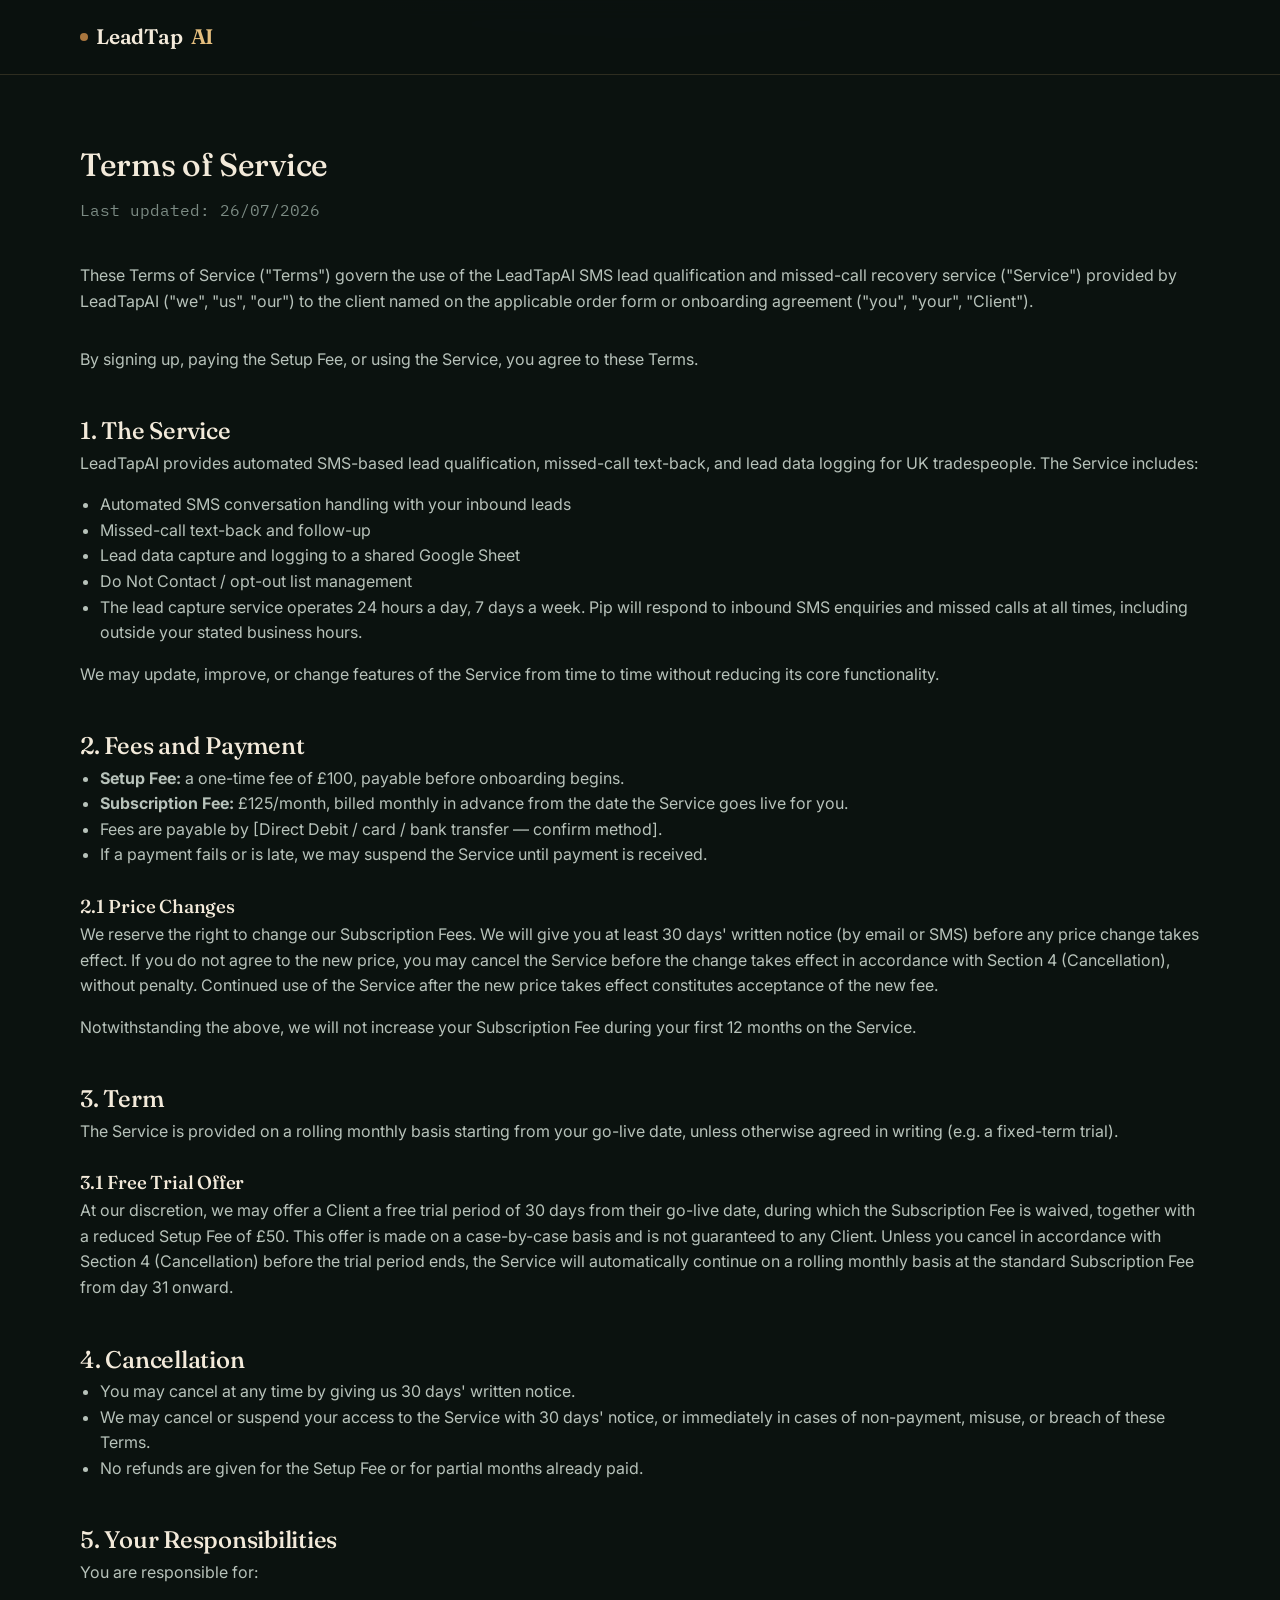
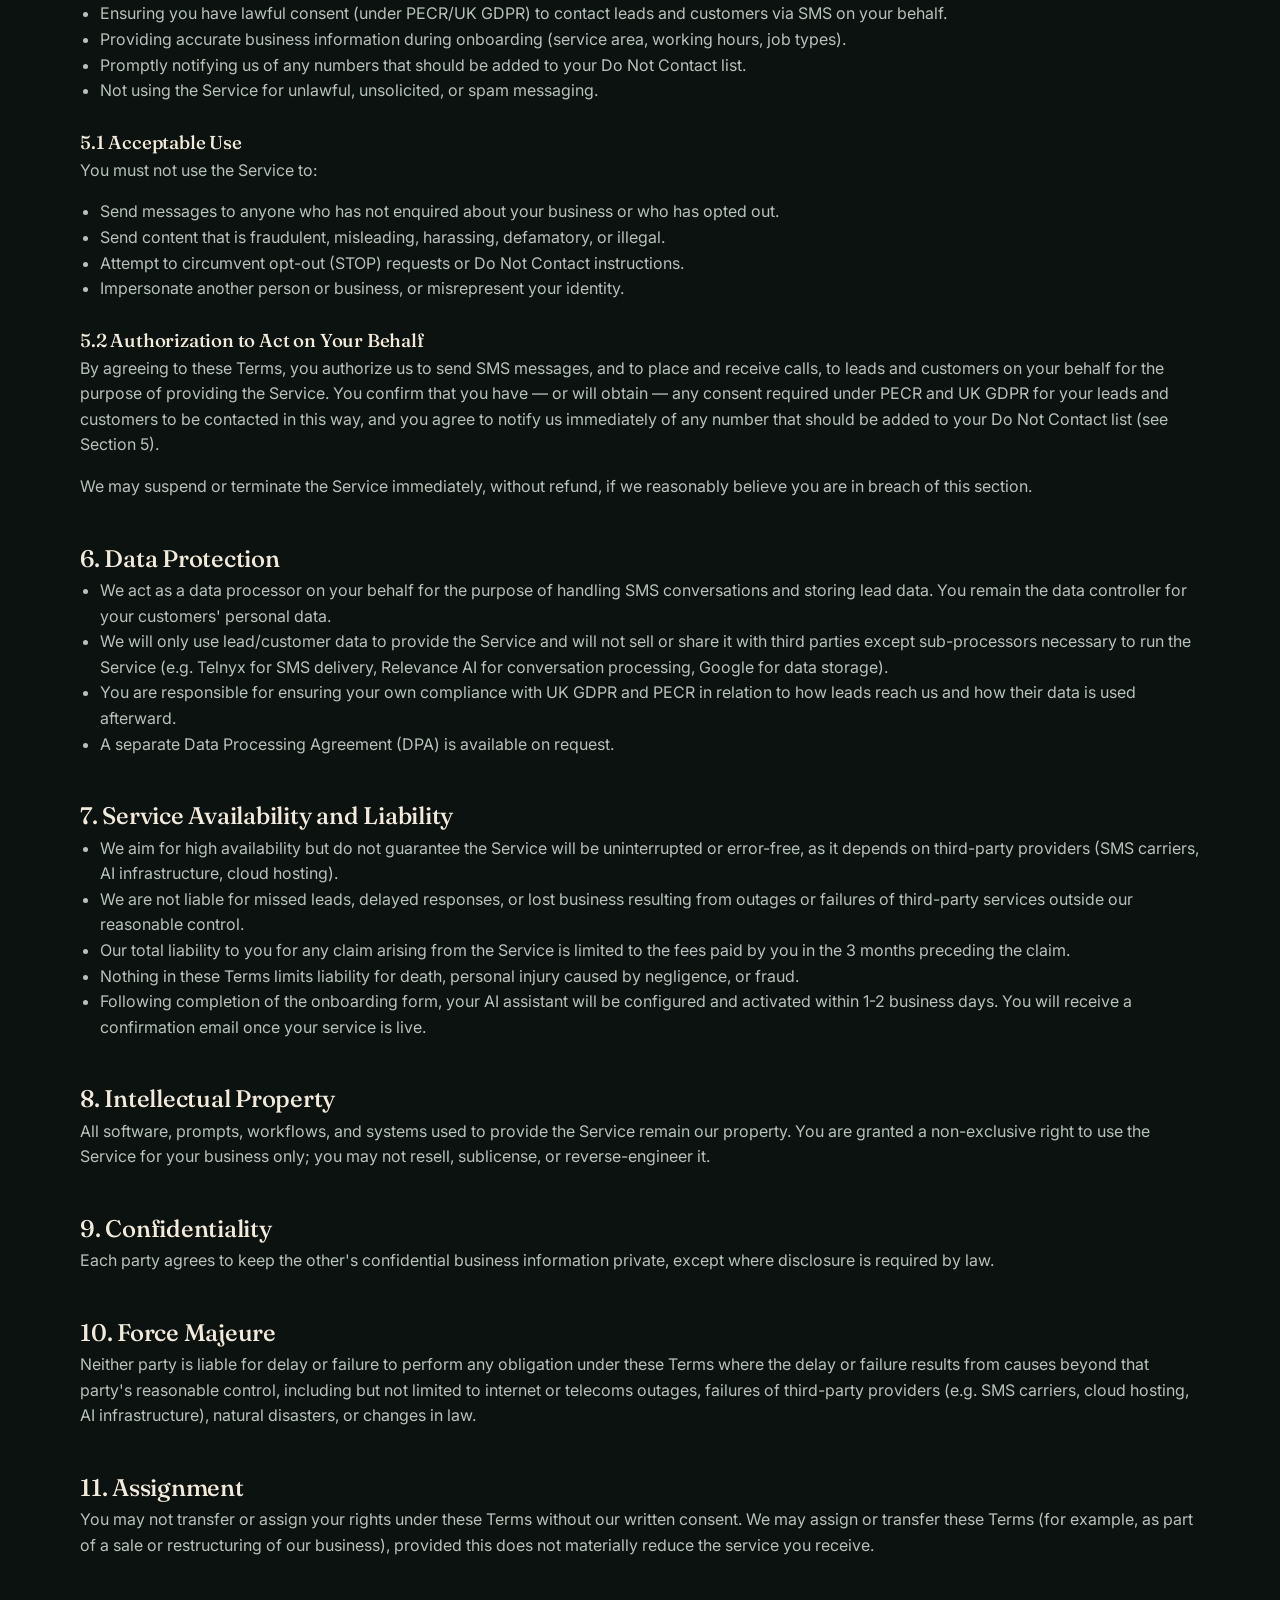
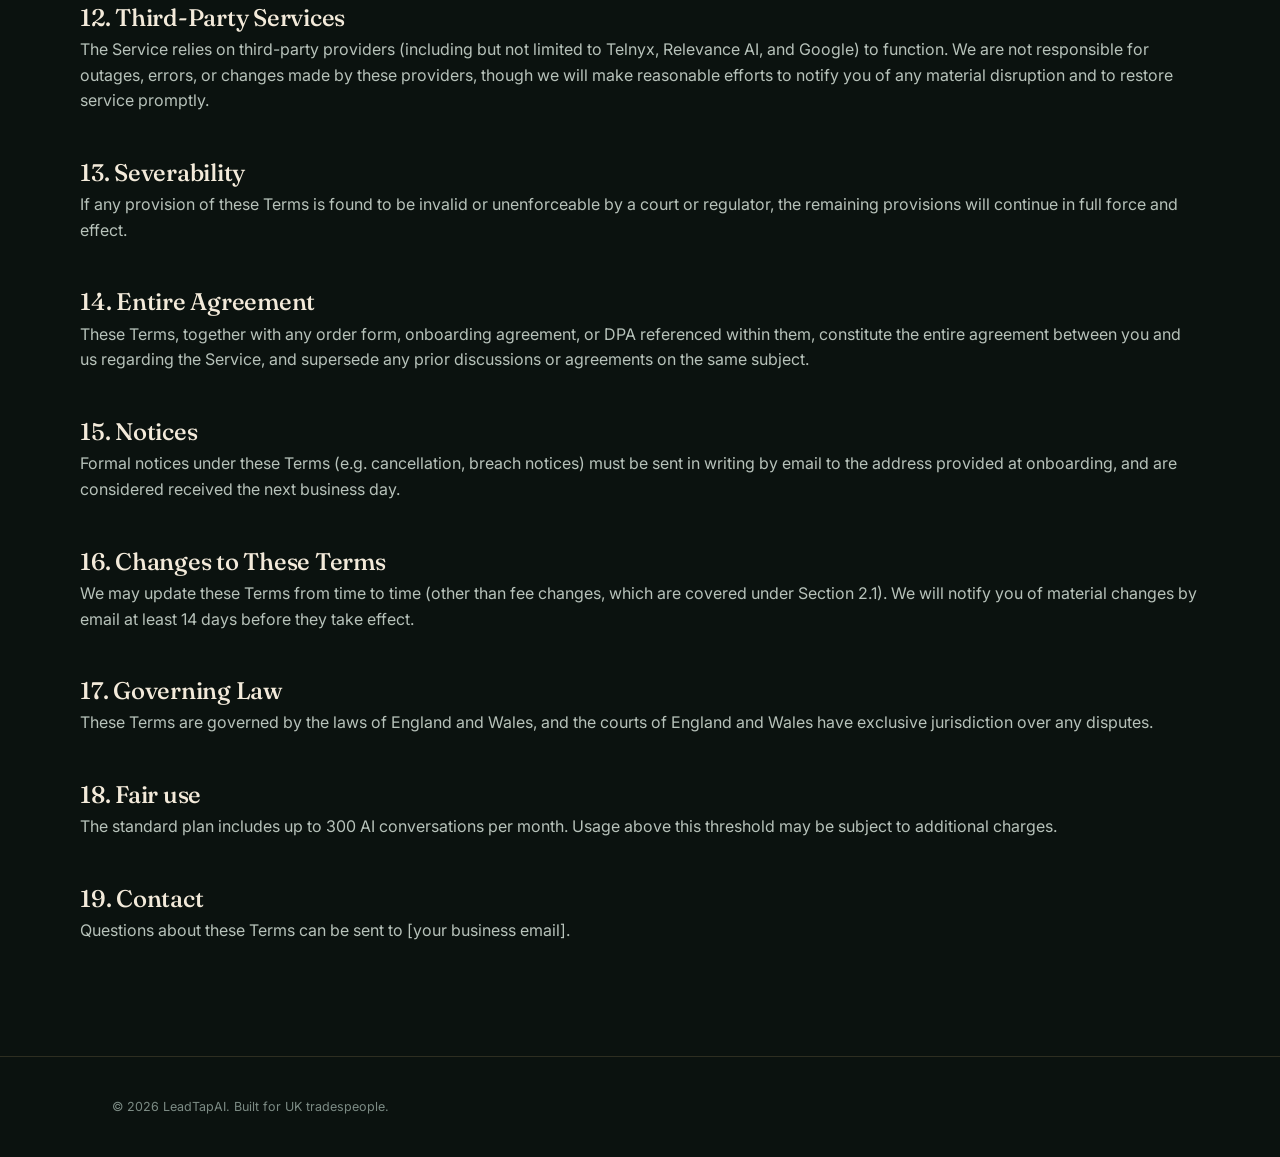
==== terms.html @ 3b820c35 "Initial commit - LeadTapAI website" ====
<!DOCTYPE html>
<html lang="en">
<head>
  <meta charset="UTF-8">
  <meta name="viewport" content="width=device-width, initial-scale=1.0">
  <title>Terms of Service — LeadTapAI</title>
  <link rel="preconnect" href="https://fonts.googleapis.com">
  <link href="https://fonts.googleapis.com/css2?family=Fraunces:ital,opsz,wght@0,9..144,300;0,9..144,400;0,9..144,500;0,9..144,600;1,9..144,400;1,9..144,500&family=Inter:wght@400;500;600&family=IBM+Plex+Mono:wght@400;500&display=swap" rel="stylesheet">
  <link rel="stylesheet" href="styles.css">
</head>
<body>

<header>
  <div class="wrap nav">
    <a href="html"><div class="logo"><span class="dot"></span>LeadTap<span style="color:var(--copper-light)">AI</span></div></a>
  </div>
</header>

<main class="wrap" style="padding: 64px 0 96px;">
  <h1>Terms of Service</h1>
  <p class="mono" style="color:var(--slate); margin: 8px 0 40px;">Last updated: 26/07/2026</p>

  <p style="color:var(--slate-light); margin-bottom:32px;">These Terms of Service ("Terms") govern the use of the LeadTapAI SMS lead qualification and missed-call recovery service ("Service") provided by LeadTapAI ("we", "us", "our") to the client named on the applicable order form or onboarding agreement ("you", "your", "Client").</p>

  <p style="color:var(--slate-light); margin-bottom:32px;">By signing up, paying the Setup Fee, or using the Service, you agree to these Terms.</p>

  <h2 style="margin-top:40px;">1. The Service</h2>
  <p style="color:var(--slate-light); margin-bottom:16px;">LeadTapAI provides automated SMS-based lead qualification, missed-call text-back, and lead data logging for UK tradespeople. The Service includes:</p>
  <ul style="color:var(--slate-light); margin: 0 0 16px 20px;">
    <li>Automated SMS conversation handling with your inbound leads</li>
    <li>Missed-call text-back and follow-up</li>
    <li>Lead data capture and logging to a shared Google Sheet</li>
    <li>Do Not Contact / opt-out list management</li>
    <li>The lead capture service operates 24 hours a day, 7 days a week. Pip will respond to inbound SMS enquiries and missed calls at all times, including outside your stated business hours.</li>
  </ul>
  <p style="color:var(--slate-light); margin-bottom:16px;">We may update, improve, or change features of the Service from time to time without reducing its core functionality.</p>

  <h2 style="margin-top:40px;">2. Fees and Payment</h2>
  <ul style="color:var(--slate-light); margin: 0 0 16px 20px;">
    <li><strong>Setup Fee:</strong> a one-time fee of £100, payable before onboarding begins.</li>
    <li><strong>Subscription Fee:</strong> £125/month, billed monthly in advance from the date the Service goes live for you.</li>
    <li>Fees are payable by [Direct Debit / card / bank transfer — confirm method].</li>
    <li>If a payment fails or is late, we may suspend the Service until payment is received.</li>
  </ul>

  <h3 style="margin-top:24px;">2.1 Price Changes</h3>
  <p style="color:var(--slate-light); margin-bottom:16px;">We reserve the right to change our Subscription Fees. We will give you at least 30 days' written notice (by email or SMS) before any price change takes effect. If you do not agree to the new price, you may cancel the Service before the change takes effect in accordance with Section 4 (Cancellation), without penalty. Continued use of the Service after the new price takes effect constitutes acceptance of the new fee.</p>
  <p style="color:var(--slate-light); margin-bottom:16px;">Notwithstanding the above, we will not increase your Subscription Fee during your first 12 months on the Service.</p>

  <h2 style="margin-top:40px;">3. Term</h2>
  <p style="color:var(--slate-light); margin-bottom:16px;">The Service is provided on a rolling monthly basis starting from your go-live date, unless otherwise agreed in writing (e.g. a fixed-term trial).</p>

  <h3 style="margin-top:24px;">3.1 Free Trial Offer</h3>
  <p style="color:var(--slate-light); margin-bottom:16px;">At our discretion, we may offer a Client a free trial period of 30 days from their go-live date, during which the Subscription Fee is waived, together with a reduced Setup Fee of £50. This offer is made on a case-by-case basis and is not guaranteed to any Client. Unless you cancel in accordance with Section 4 (Cancellation) before the trial period ends, the Service will automatically continue on a rolling monthly basis at the standard Subscription Fee from day 31 onward.</p>

  <h2 style="margin-top:40px;">4. Cancellation</h2>
  <ul style="color:var(--slate-light); margin: 0 0 16px 20px;">
    <li>You may cancel at any time by giving us 30 days' written notice.</li>
    <li>We may cancel or suspend your access to the Service with 30 days' notice, or immediately in cases of non-payment, misuse, or breach of these Terms.</li>
    <li>No refunds are given for the Setup Fee or for partial months already paid.</li>
  </ul>

  <h2 style="margin-top:40px;">5. Your Responsibilities</h2>
  <p style="color:var(--slate-light); margin-bottom:16px;">You are responsible for:</p>
  <ul style="color:var(--slate-light); margin: 0 0 16px 20px;">
    <li>Ensuring you have lawful consent (under PECR/UK GDPR) to contact leads and customers via SMS on your behalf.</li>
    <li>Providing accurate business information during onboarding (service area, working hours, job types).</li>
    <li>Promptly notifying us of any numbers that should be added to your Do Not Contact list.</li>
    <li>Not using the Service for unlawful, unsolicited, or spam messaging.</li>
  </ul>

  <h3 style="margin-top:24px;">5.1 Acceptable Use</h3>
  <p style="color:var(--slate-light); margin-bottom:16px;">You must not use the Service to:</p>
  <ul style="color:var(--slate-light); margin: 0 0 16px 20px;">
    <li>Send messages to anyone who has not enquired about your business or who has opted out.</li>
    <li>Send content that is fraudulent, misleading, harassing, defamatory, or illegal.</li>
    <li>Attempt to circumvent opt-out (STOP) requests or Do Not Contact instructions.</li>
    <li>Impersonate another person or business, or misrepresent your identity.</li>
  </ul>

  <h3 style="margin-top:24px;">5.2 Authorization to Act on Your Behalf</h3>
  <p style="color:var(--slate-light); margin-bottom:16px;">By agreeing to these Terms, you authorize us to send SMS messages, and to place and receive calls, to leads and customers on your behalf for the purpose of providing the Service. You confirm that you have — or will obtain — any consent required under PECR and UK GDPR for your leads and customers to be contacted in this way, and you agree to notify us immediately of any number that should be added to your Do Not Contact list (see Section 5).</p>
  <p style="color:var(--slate-light); margin-bottom:16px;">We may suspend or terminate the Service immediately, without refund, if we reasonably believe you are in breach of this section.</p>

  <h2 style="margin-top:40px;">6. Data Protection</h2>
  <ul style="color:var(--slate-light); margin: 0 0 16px 20px;">
    <li>We act as a data processor on your behalf for the purpose of handling SMS conversations and storing lead data. You remain the data controller for your customers' personal data.</li>
    <li>We will only use lead/customer data to provide the Service and will not sell or share it with third parties except sub-processors necessary to run the Service (e.g. Telnyx for SMS delivery, Relevance AI for conversation processing, Google for data storage).</li>
    <li>You are responsible for ensuring your own compliance with UK GDPR and PECR in relation to how leads reach us and how their data is used afterward.</li>
    <li>A separate Data Processing Agreement (DPA) is available on request.</li>
  </ul>

  <h2 style="margin-top:40px;">7. Service Availability and Liability</h2>
  <ul style="color:var(--slate-light); margin: 0 0 16px 20px;">
    <li>We aim for high availability but do not guarantee the Service will be uninterrupted or error-free, as it depends on third-party providers (SMS carriers, AI infrastructure, cloud hosting).</li>
    <li>We are not liable for missed leads, delayed responses, or lost business resulting from outages or failures of third-party services outside our reasonable control.</li>
    <li>Our total liability to you for any claim arising from the Service is limited to the fees paid by you in the 3 months preceding the claim.</li>
    <li>Nothing in these Terms limits liability for death, personal injury caused by negligence, or fraud.</li>
    <li>Following completion of the onboarding form, your AI assistant will be configured and activated within 1-2 business days. You will receive a confirmation email once your service is live.</li>
  </ul>

  <h2 style="margin-top:40px;">8. Intellectual Property</h2>
  <p style="color:var(--slate-light); margin-bottom:16px;">All software, prompts, workflows, and systems used to provide the Service remain our property. You are granted a non-exclusive right to use the Service for your business only; you may not resell, sublicense, or reverse-engineer it.</p>

  <h2 style="margin-top:40px;">9. Confidentiality</h2>
  <p style="color:var(--slate-light); margin-bottom:16px;">Each party agrees to keep the other's confidential business information private, except where disclosure is required by law.</p>

  <h2 style="margin-top:40px;">10. Force Majeure</h2>
  <p style="color:var(--slate-light); margin-bottom:16px;">Neither party is liable for delay or failure to perform any obligation under these Terms where the delay or failure results from causes beyond that party's reasonable control, including but not limited to internet or telecoms outages, failures of third-party providers (e.g. SMS carriers, cloud hosting, AI infrastructure), natural disasters, or changes in law.</p>

  <h2 style="margin-top:40px;">11. Assignment</h2>
  <p style="color:var(--slate-light); margin-bottom:16px;">You may not transfer or assign your rights under these Terms without our written consent. We may assign or transfer these Terms (for example, as part of a sale or restructuring of our business), provided this does not materially reduce the service you receive.</p>

  <h2 style="margin-top:40px;">12. Third-Party Services</h2>
  <p style="color:var(--slate-light); margin-bottom:16px;">The Service relies on third-party providers (including but not limited to Telnyx, Relevance AI, and Google) to function. We are not responsible for outages, errors, or changes made by these providers, though we will make reasonable efforts to notify you of any material disruption and to restore service promptly.</p>

  <h2 style="margin-top:40px;">13. Severability</h2>
  <p style="color:var(--slate-light); margin-bottom:16px;">If any provision of these Terms is found to be invalid or unenforceable by a court or regulator, the remaining provisions will continue in full force and effect.</p>

  <h2 style="margin-top:40px;">14. Entire Agreement</h2>
  <p style="color:var(--slate-light); margin-bottom:16px;">These Terms, together with any order form, onboarding agreement, or DPA referenced within them, constitute the entire agreement between you and us regarding the Service, and supersede any prior discussions or agreements on the same subject.</p>

  <h2 style="margin-top:40px;">15. Notices</h2>
  <p style="color:var(--slate-light); margin-bottom:16px;">Formal notices under these Terms (e.g. cancellation, breach notices) must be sent in writing by email to the address provided at onboarding, and are considered received the next business day.</p>

  <h2 style="margin-top:40px;">16. Changes to These Terms</h2>
  <p style="color:var(--slate-light); margin-bottom:16px;">We may update these Terms from time to time (other than fee changes, which are covered under Section 2.1). We will notify you of material changes by email at least 14 days before they take effect.</p>

  <h2 style="margin-top:40px;">17. Governing Law</h2>
  <p style="color:var(--slate-light); margin-bottom:16px;">These Terms are governed by the laws of England and Wales, and the courts of England and Wales have exclusive jurisdiction over any disputes.</p>

  <h2 style="margin-top:40px;">18. Fair use </h2>
  <p style="color: var(--slate-light);margin-bottom: 16px;">The standard plan includes up to 300 AI conversations per month. Usage above this threshold may be subject to additional charges.</p>

  <h2 style="margin-top:40px;">19. Contact</h2>
  <p style="color:var(--slate-light); margin-bottom:16px;">Questions about these Terms can be sent to [your business email].</p>

</main>

<footer>
  <div class="wrap footer-row">
    <div class="footer-meta">© 2026 LeadTapAI. Built for UK tradespeople.</div>
  </div>
</footer>

</body>
</html>
---- styles.css ----
/* Colour + font variables — change a value here to update it
     everywhere it's used across the page. See the file-top
     comment above for what each variable is for. */
  :root {
    --ink: #0B120F;              /* near-black, deep bottle-green ink — page background */
    --deep: #121C18;             /* slightly lifted panel background — cards, phone, steps */
    --copper: #A8763E;           /* aged brass — primary accent, buttons, dots, borders */
    --copper-light: #E4BE7E;     /* champagne-gold — headline accent, hover state, highlights */
    --paper: #F3EADA;            /* warm parchment/ivory — primary text on dark backgrounds */
    --slate: #7C8B84;            /* muted sage-grey — tertiary text, captions, fine print */
    --slate-light: #B7C2BA;      /* lighter sage-grey — secondary body copy */
    --success: #5E9273;          /* muted emerald — "lead logged" indicator only */
    --line: rgba(228,190,126,0.16); /* faint brass hairline — borders, dividers */
  }

  * { margin: 0; padding: 0; box-sizing: border-box; }

  html { scroll-behavior: smooth; }

  body {
    background:
      radial-gradient(ellipse 900px 500px at 50% -10%, rgba(228,190,126,0.06), transparent),
      var(--ink);
    color: var(--paper);
    font-family: 'Inter', sans-serif;
    line-height: 1.6;
    -webkit-font-smoothing: antialiased;
  }

  h1, h2, h3 {
    font-family: 'Fraunces', serif;
    font-weight: 500;
    letter-spacing: -0.01em;
  }

  .mono {
    font-family: 'IBM Plex Mono', monospace;
  }

  a { color: inherit; text-decoration: none; }

  .wrap {
    max-width: 1120px;
    margin: 0 auto;
    padding: 0 32px;
  }

  /* ---------- Header ---------- */
  header {
    position: sticky;
    top: 0;
    z-index: 50;
    background: rgba(11,18,15,0.88);
    backdrop-filter: blur(10px);
    border-bottom: 1px solid var(--line);
  }

  .nav {
    display: flex;
    align-items: center;
    justify-content: space-between;
    padding: 20px 0;
  }

  .logo {
    font-family: 'Fraunces', serif;
    font-weight: 600;
    font-size: 21px;
    letter-spacing: -0.01em;
    display: flex;
    align-items: center;
    gap: 8px;
  }

  .logo .dot {
    width: 8px;
    height: 8px;
    border-radius: 50%;
    background: var(--copper);
    display: inline-block;
  }

  .nav-links {
    display: flex;
    gap: 36px;
    font-size: 14px;
    color: var(--slate-light);
  }

  .nav-links a:hover { color: var(--paper); }

  .nav-cta {
    background: linear-gradient(155deg, var(--copper-light), var(--copper));
    color: var(--ink);
    padding: 10px 22px;
    border-radius: 3px;
    font-size: 12.5px;
    font-weight: 600;
    letter-spacing: 0.06em;
    text-transform: uppercase;
    transition: filter 0.15s ease;
  }

  .nav-cta:hover { filter: brightness(1.08); }

  @media (max-width: 720px) {
    .nav-links { display: none; }
  }

  /* ---------- Hero ---------- */
  .hero {
    padding: 96px 0 88px;
    display: grid;
    grid-template-columns: 1.05fr 0.95fr;
    gap: 64px;
    align-items: center;
  }

  @media (max-width: 900px) {
    .hero { grid-template-columns: 1fr; padding: 56px 0 48px; gap: 48px; }
  }

  .eyebrow {
    font-family: 'IBM Plex Mono', monospace;
    font-size: 11.5px;
    letter-spacing: 0.16em;
    text-transform: uppercase;
    color: var(--copper-light);
    display: flex;
    align-items: center;
    gap: 10px;
    margin-bottom: 22px;
  }

  .eyebrow::before {
    content: "";
    width: 28px;
    height: 1px;
    background: linear-gradient(90deg, transparent, var(--copper-light));
  }

  .eyebrow::after {
    content: "";
    flex: 1;
    height: 1px;
    background: linear-gradient(90deg, var(--line), transparent);
  }

  .hero h1 {
    font-size: clamp(34px, 4.4vw, 54px);
    line-height: 1.12;
    margin-bottom: 24px;
  }

  .hero h1 .accent {
    font-style: italic;
    font-weight: 400;
    color: var(--copper-light);
  }

  .hero p.lede {
    font-size: 17px;
    color: var(--slate-light);
    max-width: 46ch;
    margin-bottom: 32px;
  }

  .hero-ctas {
    display: flex;
    gap: 14px;
    flex-wrap: wrap;
  }

  .btn-primary {
    background: linear-gradient(155deg, var(--copper-light), var(--copper));
    color: var(--ink);
    padding: 15px 28px;
    border-radius: 3px;
    font-weight: 600;
    font-size: 13px;
    letter-spacing: 0.05em;
    text-transform: uppercase;
    transition: filter 0.15s ease, transform 0.15s ease;
    display: inline-block;
  }
  .btn-primary:hover { filter: brightness(1.08); transform: translateY(-1px); }

  .btn-secondary {
    border: 1px solid var(--copper);
    color: var(--paper);
    padding: 15px 28px;
    border-radius: 3px;
    font-weight: 500;
    font-size: 13px;
    letter-spacing: 0.05em;
    text-transform: uppercase;
    transition: border-color 0.15s ease, color 0.15s ease;
  }
  .btn-secondary:hover { border-color: var(--copper-light); color: var(--copper-light); }

  .hero-note {
    margin-top: 20px;
    font-size: 13px;
    color: var(--slate);
  }

  /* ---------- Signature: SMS thread mockup ---------- */
  .phone {
    background: linear-gradient(165deg, var(--deep), var(--ink));
    border: 1px solid var(--line);
    border-radius: 10px;
    padding: 22px 20px 26px;
    box-shadow: 0 40px 80px -30px rgba(0,0,0,0.65), 0 0 0 1px rgba(228,190,126,0.04);
  }

  .phone-head {
    display: flex;
    align-items: center;
    gap: 10px;
    padding-bottom: 14px;
    margin-bottom: 16px;
    border-bottom: 1px solid var(--line);
    font-size: 13px;
    color: var(--slate-light);
  }

  .phone-head .avatar {
    width: 26px;
    height: 26px;
    border-radius: 50%;
    background: var(--copper);
    color: var(--ink);
    display: flex;
    align-items: center;
    justify-content: center;
    font-family: 'Fraunces', serif;
    font-weight: 600;
    font-size: 12px;
  }

  .thread { display: flex; flex-direction: column; gap: 10px; min-height: 300px; }

  .bubble {
    max-width: 82%;
    padding: 10px 14px;
    border-radius: 8px;
    font-size: 13.5px;
    opacity: 0;
    transform: translateY(6px);
    animation: rise 0.45s ease forwards;
  }

  .bubble.in {
    background: rgba(228,190,126,0.06);
    border: 1px solid var(--line);
    color: var(--paper);
    border-bottom-left-radius: 2px;
    align-self: flex-start;
  }

  .bubble.out {
    background: linear-gradient(155deg, var(--copper-light), var(--copper));
    color: var(--ink);
    border-bottom-right-radius: 2px;
    align-self: flex-end;
    font-weight: 500;
  }

  /* Each bubble fades in one after another to look like a live
     conversation. The .b1/.b2/.b3/.b4 delays below control the
     TIMING between messages — increase/decrease animation-delay
     to speed up or slow down the sequence. Add a .b5 rule (and
     a matching class on a new bubble in the HTML) to add another
     message to the conversation. */
  .b1 { animation-delay: 0.2s; }
  .b2 { animation-delay: 1.1s; }
  .b3 { animation-delay: 2.0s; }
  .b4 { animation-delay: 2.9s; }

  .logged {
    margin-top: 14px;
    padding: 10px 12px;
    border: 1px dashed rgba(62,142,91,0.5);
    border-radius: 8px;
    font-family: 'IBM Plex Mono', monospace;
    font-size: 11.5px;
    color: var(--success);
    display: flex;
    align-items: center;
    gap: 8px;
    opacity: 0;
    animation: rise 0.45s ease forwards;
    animation-delay: 3.7s;
  }

  .logged::before { content: "●"; font-size: 8px; }

  @keyframes rise {
    to { opacity: 1; transform: translateY(0); }
  }

  @media (prefers-reduced-motion: reduce) {
    .bubble, .logged { animation: none !important; opacity: 1 !important; transform: none !important; }
  }

  /* ---------- Section shared ---------- */
  section { padding: 80px 0; }

  .section-head {
    max-width: 60ch;
    margin-bottom: 48px;
  }

  .section-eyebrow {
    font-family: 'IBM Plex Mono', monospace;
    font-size: 11.5px;
    letter-spacing: 0.16em;
    text-transform: uppercase;
    color: var(--copper-light);
    margin-bottom: 14px;
    display: flex;
    align-items: center;
    gap: 10px;
  }

  .section-eyebrow::before {
    content: "";
    width: 20px;
    height: 1px;
    background: var(--copper-light);
  }

  .section-head h2 {
    font-size: clamp(26px, 3vw, 34px);
    margin-bottom: 12px;
  }

  .section-head p {
    color: var(--slate-light);
    font-size: 15.5px;
  }

  /* ---------- Problem strip ---------- */
  .problem {
    border-top: 1px solid var(--line);
    border-bottom: 1px solid var(--line);
  }

  .problem .wrap {
    display: grid;
    grid-template-columns: 1fr 1fr;
    gap: 40px;
    align-items: center;
    padding: 64px 32px;
  }

  @media (max-width: 800px) {
    .problem .wrap { grid-template-columns: 1fr; padding: 48px 32px; }
  }

  .problem h2 {
    font-size: clamp(24px, 3vw, 30px);
    line-height: 1.2;
  }

  .problem p {
    color: var(--slate-light);
    font-size: 15.5px;
    max-width: 46ch;
  }

  /* ---------- How it works ---------- */
  .steps {
    display: grid;
    grid-template-columns: repeat(4, 1fr);
    gap: 1px;
    background: var(--line);
    border: 1px solid var(--line);
    border-radius: 10px;
    overflow: hidden;
  }

  @media (max-width: 860px) {
    .steps { grid-template-columns: 1fr 1fr; }
  }
  @media (max-width: 520px) {
    .steps { grid-template-columns: 1fr; }
  }

  .step {
    background: linear-gradient(165deg, var(--deep), var(--ink));
    padding: 30px 26px;
  }

  .step .num {
    font-family: 'IBM Plex Mono', monospace;
    color: var(--copper-light);
    font-size: 13px;
    margin-bottom: 16px;
  }

  .step h3 {
    font-size: 16.5px;
    margin-bottom: 8px;
  }

  .step p {
    font-size: 13.5px;
    color: var(--slate-light);
  }

  /* ---------- Pricing ---------- */
  .pricing-grid {
    display: flex;
    justify-content: center;
  }

  .pricing-grid .plan {
    width: 100%;
    max-width: 420px;
  }

  .plan {
    background: linear-gradient(165deg, var(--deep), var(--ink));
    border: 1px solid var(--line);
    border-radius: 10px;
    padding: 34px 30px;
    position: relative;
  }

  .plan.pro {
    border-color: var(--copper);
    box-shadow: 0 0 0 1px rgba(228,190,126,0.15), 0 30px 60px -30px rgba(168,118,62,0.35);
  }

  .plan-badge {
    position: absolute;
    top: -12px;
    right: 24px;
    background: linear-gradient(155deg, var(--copper-light), var(--copper));
    color: var(--ink);
    font-size: 11px;
    font-weight: 700;
    letter-spacing: 0.04em;
    text-transform: uppercase;
    padding: 4px 10px;
    border-radius: 999px;
  }

  .plan-name {
    font-family: 'IBM Plex Mono', monospace;
    font-size: 13px;
    color: var(--slate-light);
    letter-spacing: 0.06em;
    text-transform: uppercase;
    margin-bottom: 14px;
  }

  .plan-price {
    font-family: 'Fraunces', serif;
    font-weight: 500;
    font-size: 44px;
    margin-bottom: 4px;
  }

  .plan-price span {
    font-size: 15px;
    color: var(--slate-light);
    font-weight: 400;
    font-family: 'Inter', sans-serif;
  }

  .plan-setup {
    font-size: 13px;
    color: var(--slate);
    margin-bottom: 24px;
  }

  .plan-features {
    list-style: none;
    display: flex;
    flex-direction: column;
    gap: 12px;
    margin-bottom: 28px;
  }

  .plan-features li {
    font-size: 14px;
    color: var(--paper);
    padding-left: 22px;
    position: relative;
  }

  .plan-features li::before {
    content: "✓";
    position: absolute;
    left: 0;
    color: var(--success);
    font-weight: 700;
  }

  .plan .btn-primary, .plan .btn-secondary {
    display: block;
    text-align: center;
    width: 100%;
  }

  .no-contract {
    text-align: center;
    margin-top: 28px;
    font-size: 13px;
    color: var(--slate);
  }

  /* ---------- Placeholder sections ---------- */
  .placeholder-block {
    border: 1px dashed var(--slate);
    border-radius: 14px;
    padding: 48px 32px;
    text-align: center;
    color: var(--slate-light);
  }

  .placeholder-block .tag {
    display: inline-block;
    font-family: 'IBM Plex Mono', monospace;
    font-size: 11px;
    letter-spacing: 0.08em;
    text-transform: uppercase;
    color: var(--copper-light);
    border: 1px solid rgba(168,118,62,0.4);
    padding: 4px 10px;
    border-radius: 999px;
    margin-bottom: 16px;
  }

  .placeholder-block h3 {
    font-size: 18px;
    color: var(--paper);
    margin-bottom: 8px;
  }

  .placeholder-block p {
    font-size: 13.5px;
    max-width: 44ch;
    margin: 0 auto;
  }

  /* ---------- Footer ---------- */
  footer {
    border-top: 1px solid var(--line);
    padding: 40px 0;
  }

  .footer-row {
    display: flex;
    justify-content: space-between;
    align-items: center;
    flex-wrap: wrap;
    gap: 16px;
  }

  .footer-links {
    display: flex;
    gap: 24px;
    font-size: 13px;
    color: var(--slate-light);
  }

  .footer-links a:hover { color: var(--paper); }

  .footer-meta {
    font-size: 12.5px;
    color: var(--slate);
  }
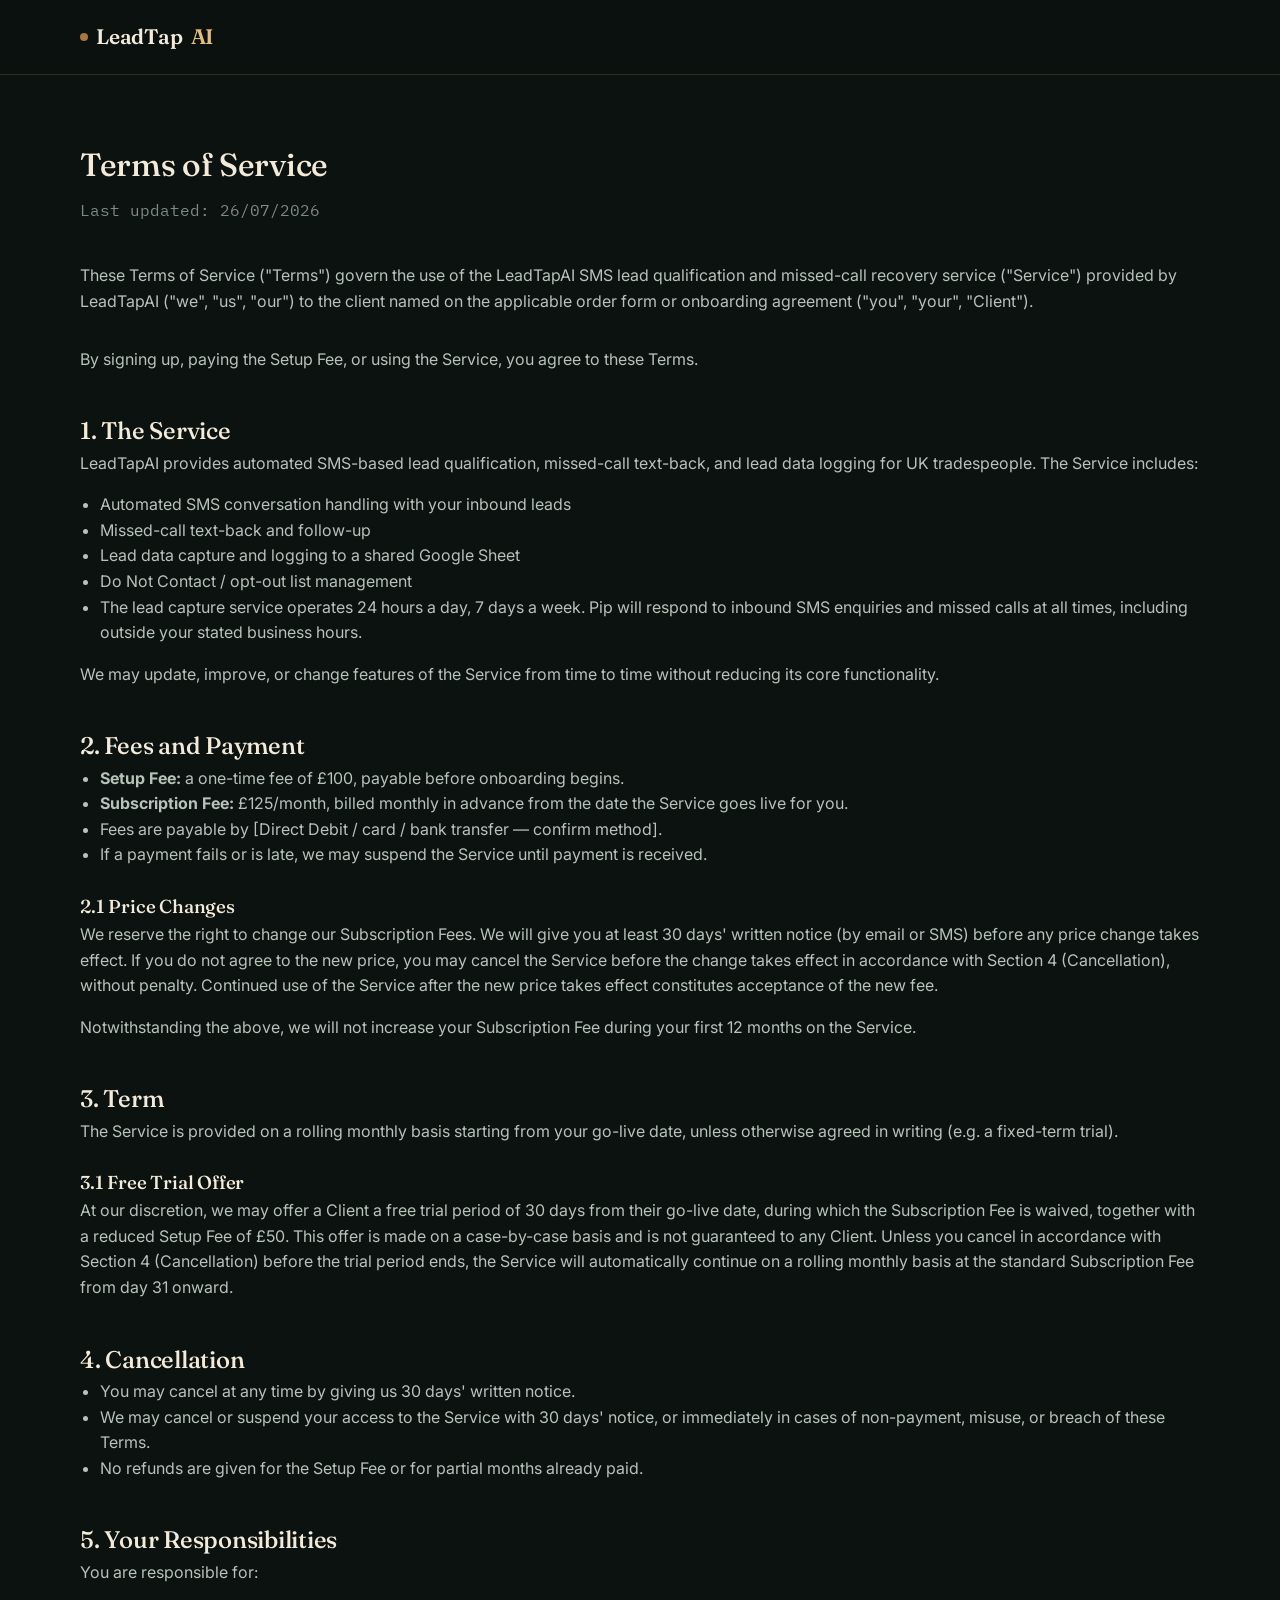
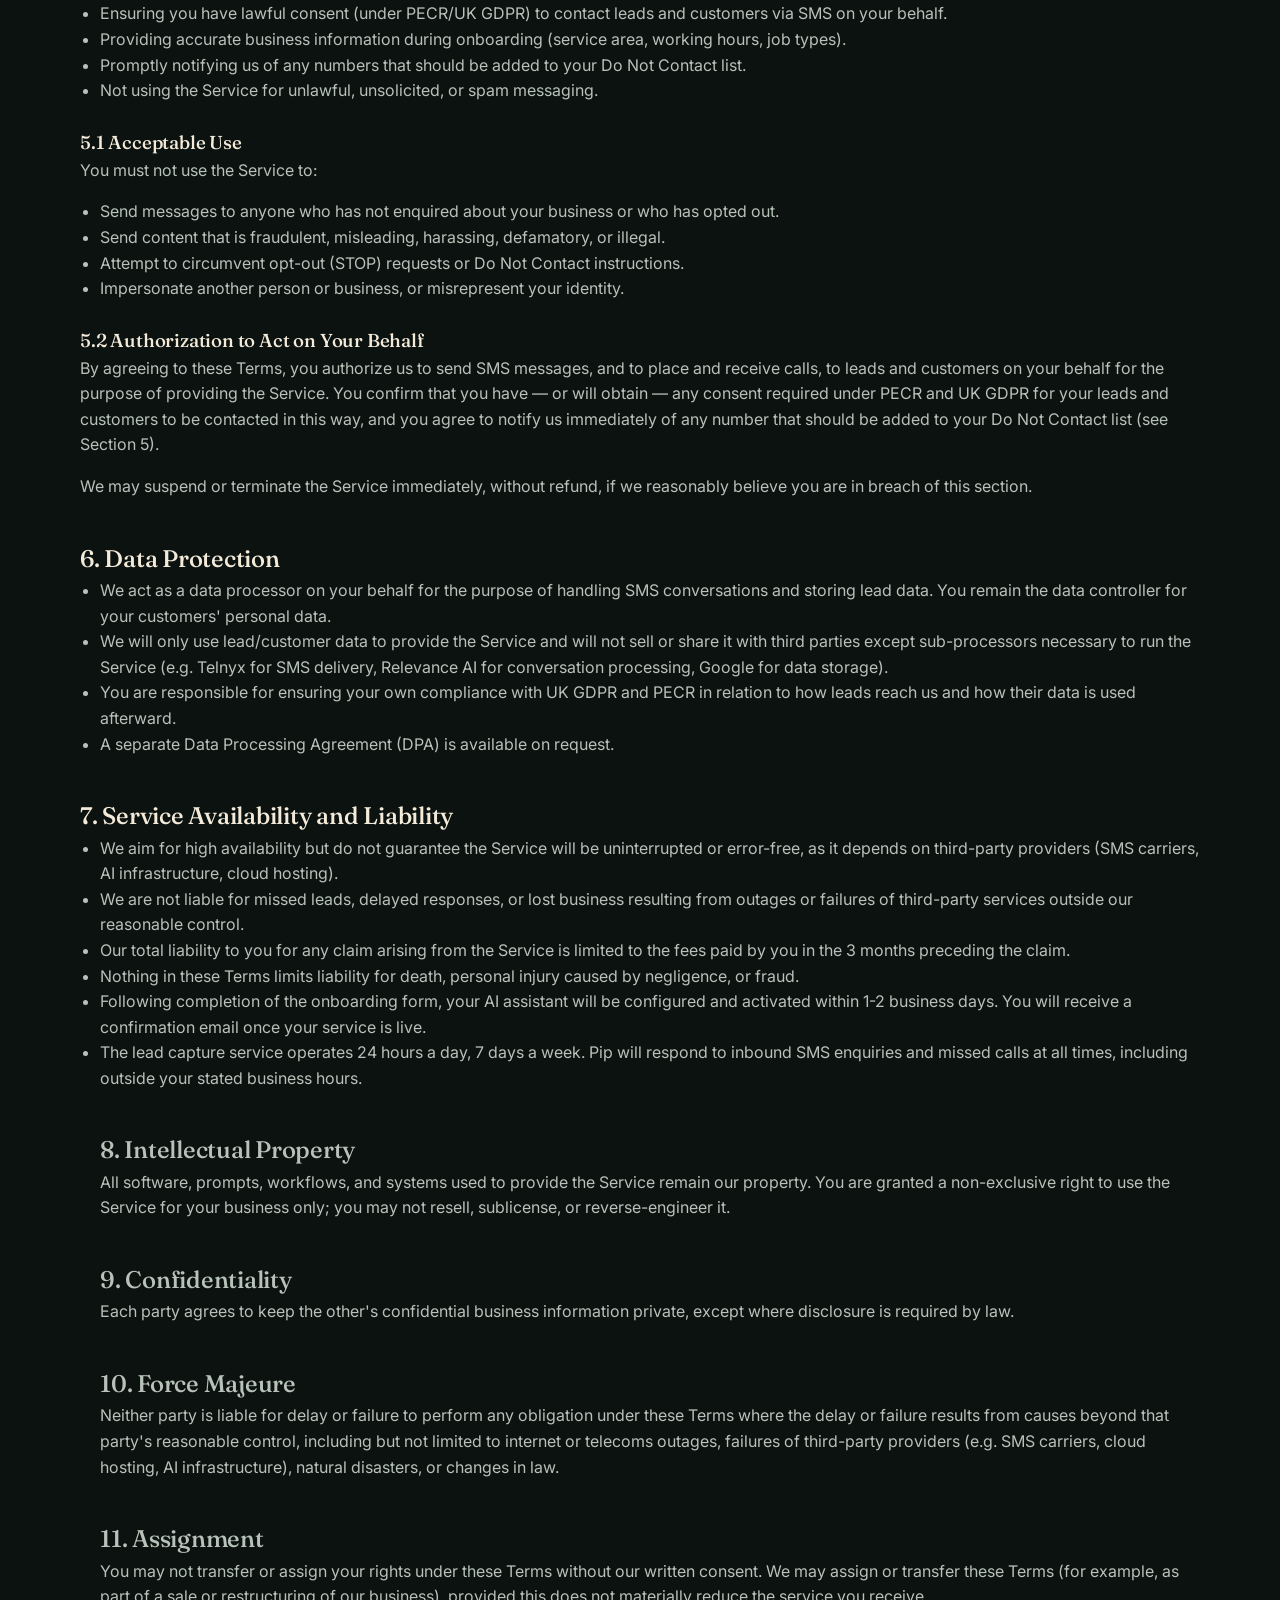
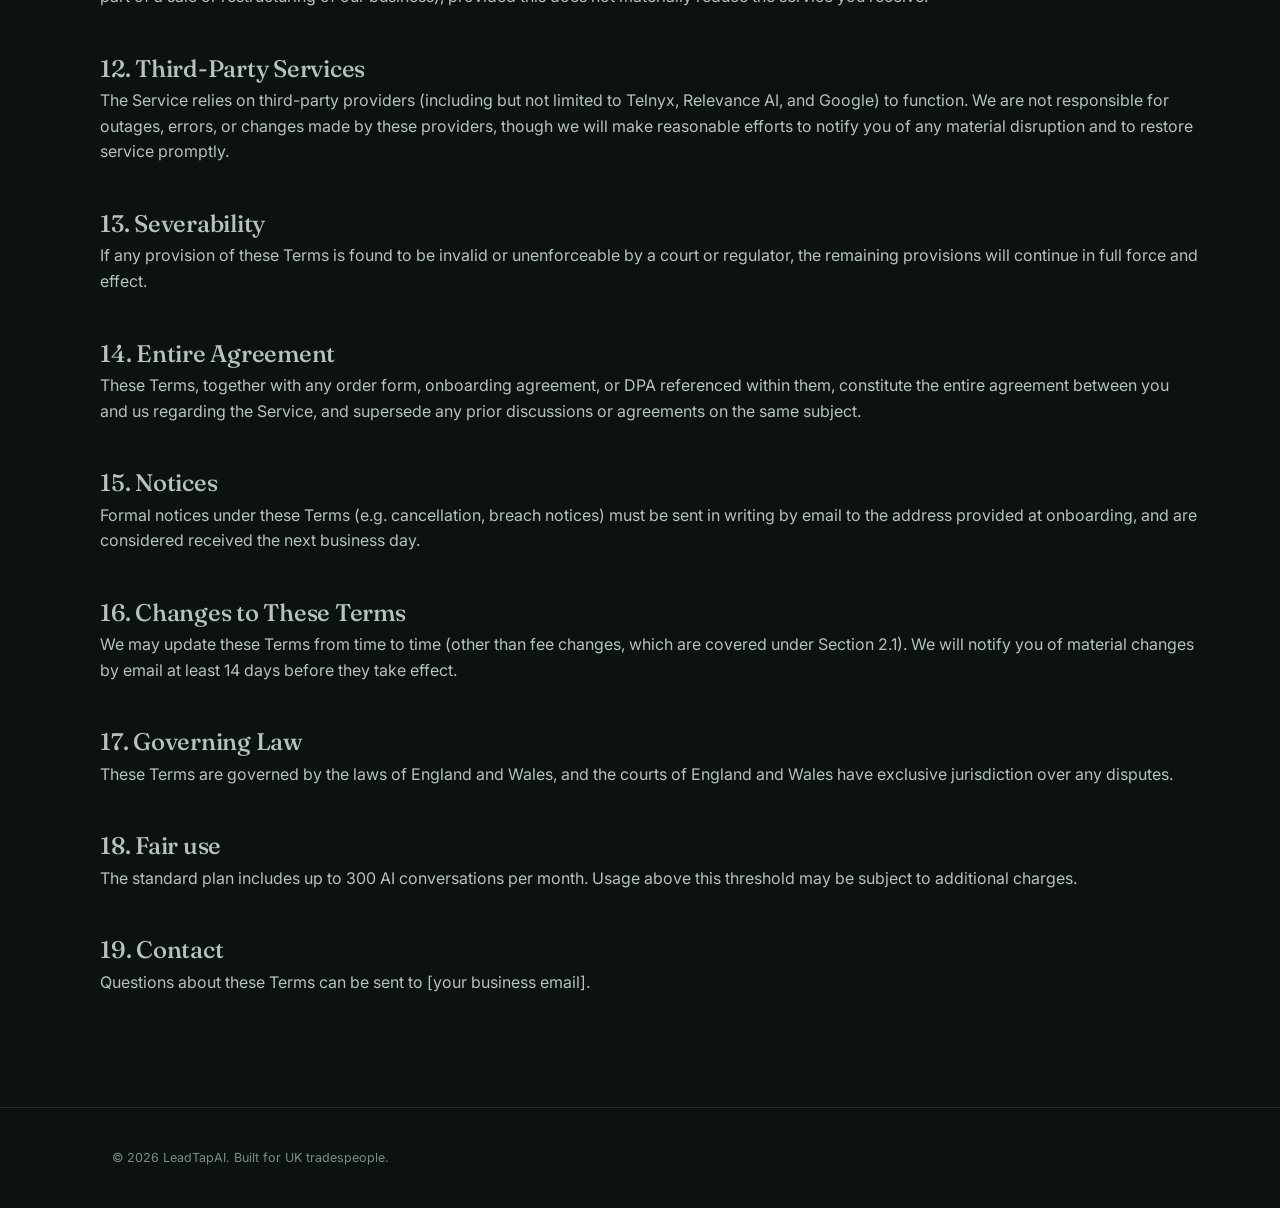
==== commit 71e7180d: "Update pricing to trial offer" ====
--- a/terms.html
+++ b/terms.html
@@ -97,7 +97,7 @@
     <li>Our total liability to you for any claim arising from the Service is limited to the fees paid by you in the 3 months preceding the claim.</li>
     <li>Nothing in these Terms limits liability for death, personal injury caused by negligence, or fraud.</li>
     <li>Following completion of the onboarding form, your AI assistant will be configured and activated within 1-2 business days. You will receive a confirmation email once your service is live.</li>
-  </ul>
+    <li>The lead capture service operates 24 hours a day, 7 days a week. Pip will respond to inbound SMS enquiries and missed calls at all times, including outside your stated business hours.</li>                                         
 
   <h2 style="margin-top:40px;">8. Intellectual Property</h2>
   <p style="color:var(--slate-light); margin-bottom:16px;">All software, prompts, workflows, and systems used to provide the Service remain our property. You are granted a non-exclusive right to use the Service for your business only; you may not resell, sublicense, or reverse-engineer it.</p>
--- a/styles.css
+++ b/styles.css
@@ -1,17 +1,13 @@
-
-  /* Colour + font variables — change a value here to update it
-     everywhere it's used across the page. See the file-top
-     comment above for what each variable is for. */
-  :root {
-    --ink: #0B120F;              /* near-black, deep bottle-green ink — page background */
-    --deep: #121C18;             /* slightly lifted panel background — cards, phone, steps */
-    --copper: #A8763E;           /* aged brass — primary accent, buttons, dots, borders */
-    --copper-light: #E4BE7E;     /* champagne-gold — headline accent, hover state, highlights */
-    --paper: #F3EADA;            /* warm parchment/ivory — primary text on dark backgrounds */
-    --slate: #7C8B84;            /* muted sage-grey — tertiary text, captions, fine print */
-    --slate-light: #B7C2BA;      /* lighter sage-grey — secondary body copy */
-    --success: #5E9273;          /* muted emerald — "lead logged" indicator only */
-    --line: rgba(228,190,126,0.16); /* faint brass hairline — borders, dividers */
+:root {
+    --ink: #0B120F;
+    --deep: #121C18;
+    --copper: #A8763E;
+    --copper-light: #E4BE7E;
+    --paper: #F3EADA;
+    --slate: #7C8B84;
+    --slate-light: #B7C2BA;
+    --success: #5E9273;
+    --line: rgba(228,190,126,0.16);
   }
 
   * { margin: 0; padding: 0; box-sizing: border-box; }
@@ -46,7 +42,6 @@
     padding: 0 32px;
   }
 
-  /* ---------- Header ---------- */
   header {
     position: sticky;
     top: 0;
@@ -108,7 +103,6 @@
     .nav-links { display: none; }
   }
 
-  /* ---------- Hero ---------- */
   .hero {
     padding: 96px 0 88px;
     display: grid;
@@ -205,7 +199,6 @@
     color: var(--slate);
   }
 
-  /* ---------- Signature: SMS thread mockup ---------- */
   .phone {
     background: linear-gradient(165deg, var(--deep), var(--ink));
     border: 1px solid var(--line);
@@ -267,12 +260,6 @@
     font-weight: 500;
   }
 
-  /* Each bubble fades in one after another to look like a live
-     conversation. The .b1/.b2/.b3/.b4 delays below control the
-     TIMING between messages — increase/decrease animation-delay
-     to speed up or slow down the sequence. Add a .b5 rule (and
-     a matching class on a new bubble in the HTML) to add another
-     message to the conversation. */
   .b1 { animation-delay: 0.2s; }
   .b2 { animation-delay: 1.1s; }
   .b3 { animation-delay: 2.0s; }
@@ -304,7 +291,6 @@
     .bubble, .logged { animation: none !important; opacity: 1 !important; transform: none !important; }
   }
 
-  /* ---------- Section shared ---------- */
   section { padding: 80px 0; }
 
   .section-head {
@@ -341,7 +327,6 @@
     font-size: 15.5px;
   }
 
-  /* ---------- Problem strip ---------- */
   .problem {
     border-top: 1px solid var(--line);
     border-bottom: 1px solid var(--line);
@@ -370,7 +355,6 @@
     max-width: 46ch;
   }
 
-  /* ---------- How it works ---------- */
   .steps {
     display: grid;
     grid-template-columns: repeat(4, 1fr);
@@ -410,7 +394,6 @@
     color: var(--slate-light);
   }
 
-  /* ---------- Pricing ---------- */
   .pricing-grid {
     display: flex;
     justify-content: center;
@@ -513,41 +496,6 @@
     color: var(--slate);
   }
 
-  /* ---------- Placeholder sections ---------- */
-  .placeholder-block {
-    border: 1px dashed var(--slate);
-    border-radius: 14px;
-    padding: 48px 32px;
-    text-align: center;
-    color: var(--slate-light);
-  }
-
-  .placeholder-block .tag {
-    display: inline-block;
-    font-family: 'IBM Plex Mono', monospace;
-    font-size: 11px;
-    letter-spacing: 0.08em;
-    text-transform: uppercase;
-    color: var(--copper-light);
-    border: 1px solid rgba(168,118,62,0.4);
-    padding: 4px 10px;
-    border-radius: 999px;
-    margin-bottom: 16px;
-  }
-
-  .placeholder-block h3 {
-    font-size: 18px;
-    color: var(--paper);
-    margin-bottom: 8px;
-  }
-
-  .placeholder-block p {
-    font-size: 13.5px;
-    max-width: 44ch;
-    margin: 0 auto;
-  }
-
-  /* ---------- Footer ---------- */
   footer {
     border-top: 1px solid var(--line);
     padding: 40px 0;
@@ -573,4 +521,145 @@
   .footer-meta {
     font-size: 12.5px;
     color: var(--slate);
+  }
+
+  .form-notice {
+    background: rgba(228,190,126,0.06);
+    border: 1px solid var(--line);
+    border-radius: 10px;
+    padding: 18px 20px;
+    font-size: 14px;
+    color: var(--slate-light);
+    margin-bottom: 32px;
+  }
+
+  .form-block {
+    background: linear-gradient(165deg, var(--deep), var(--ink));
+    border: 1px solid var(--line);
+    border-radius: 10px;
+    padding: 32px 28px;
+    margin-bottom: 24px;
+  }
+
+  .form-block-head {
+    font-family: 'Fraunces', serif;
+    font-size: 19px;
+    font-weight: 500;
+    color: var(--paper);
+    margin-bottom: 6px;
+  }
+
+  .form-block-sub {
+    font-size: 13.5px;
+    color: var(--slate);
+    margin-bottom: 20px;
+  }
+
+  .form-block .field:first-of-type {
+    margin-top: 20px;
+  }
+
+  .field {
+    margin-bottom: 22px;
+  }
+
+  .field label {
+    display: block;
+    font-size: 14px;
+    font-weight: 500;
+    color: var(--paper);
+    margin-bottom: 6px;
+  }
+
+  .field .req {
+    color: var(--copper-light);
+  }
+
+  .field-hint {
+    font-size: 12.5px;
+    color: var(--slate);
+    margin-bottom: 8px;
+  }
+
+  .field input[type="text"],
+  .field input[type="tel"],
+  .field input[type="email"],
+  .field textarea {
+    width: 100%;
+    background: rgba(228,190,126,0.04);
+    border: 1px solid var(--line);
+    border-radius: 6px;
+    padding: 11px 14px;
+    font-family: 'Inter', sans-serif;
+    font-size: 14px;
+    color: var(--paper);
+    transition: border-color 0.15s ease;
+  }
+
+  .field input:focus,
+  .field textarea:focus {
+    outline: none;
+    border-color: var(--copper);
+  }
+
+  .field textarea {
+    resize: vertical;
+    line-height: 1.5;
+  }
+
+  .radio-group {
+    display: flex;
+    flex-direction: column;
+    gap: 10px;
+  }
+
+  .radio-option,
+  .checkbox-option {
+    display: flex;
+    align-items: flex-start;
+    gap: 10px;
+    font-size: 14px;
+    color: var(--paper);
+    cursor: pointer;
+  }
+
+  .radio-option input[type="radio"],
+  .checkbox-option input[type="checkbox"] {
+    accent-color: var(--copper);
+    width: 16px;
+    height: 16px;
+    margin-top: 2px;
+    flex-shrink: 0;
+    cursor: pointer;
+  }
+
+  .checkbox-field {
+    background: rgba(228,190,126,0.03);
+    border: 1px solid var(--line);
+    border-radius: 8px;
+    padding: 16px 18px;
+  }
+
+  .checkbox-option span {
+    font-size: 13.5px;
+    color: var(--slate-light);
+    line-height: 1.5;
+  }
+
+  .checkbox-option a {
+    color: var(--copper-light);
+    text-decoration: underline;
+    text-underline-offset: 2px;
+  }
+
+  .checkbox-option a:hover {
+    color: var(--paper);
+  }
+
+  .form-success {
+    background: linear-gradient(165deg, var(--deep), var(--ink));
+    border: 1px solid var(--line);
+    border-radius: 10px;
+    padding: 48px 32px;
+    text-align: center;
   }
